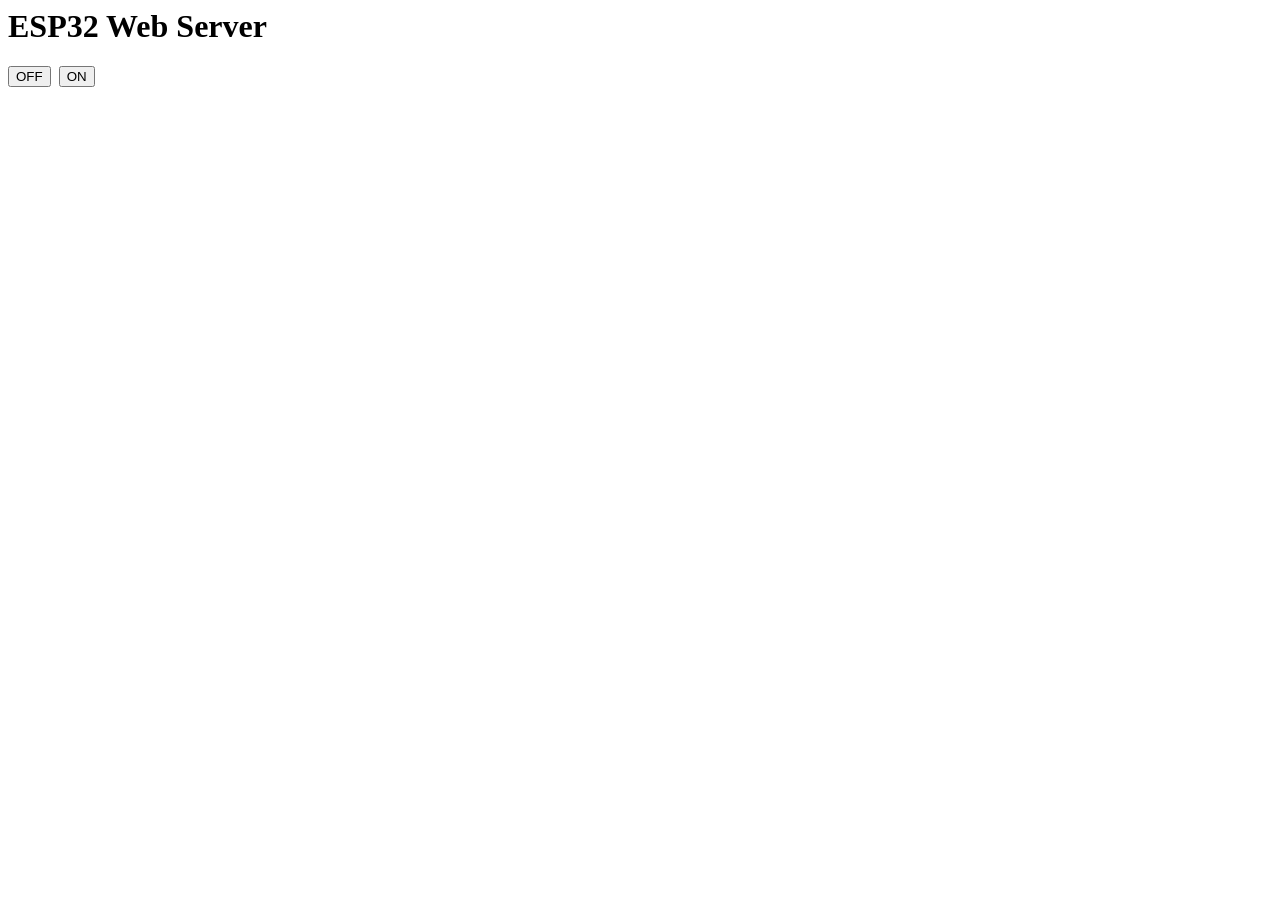
==== index.html @ 8f09ffc7 "Initial commit" ====
<html><head><meta name="viewport" content="width=device-width, initial-scale=1"></head>
  <body><h1>ESP32 Web Server</h1><a href=\"?led=on\"><button>OFF</button></a>&nbsp;
  <a href=\"?led=off\"><button>ON</button></a></body></html>
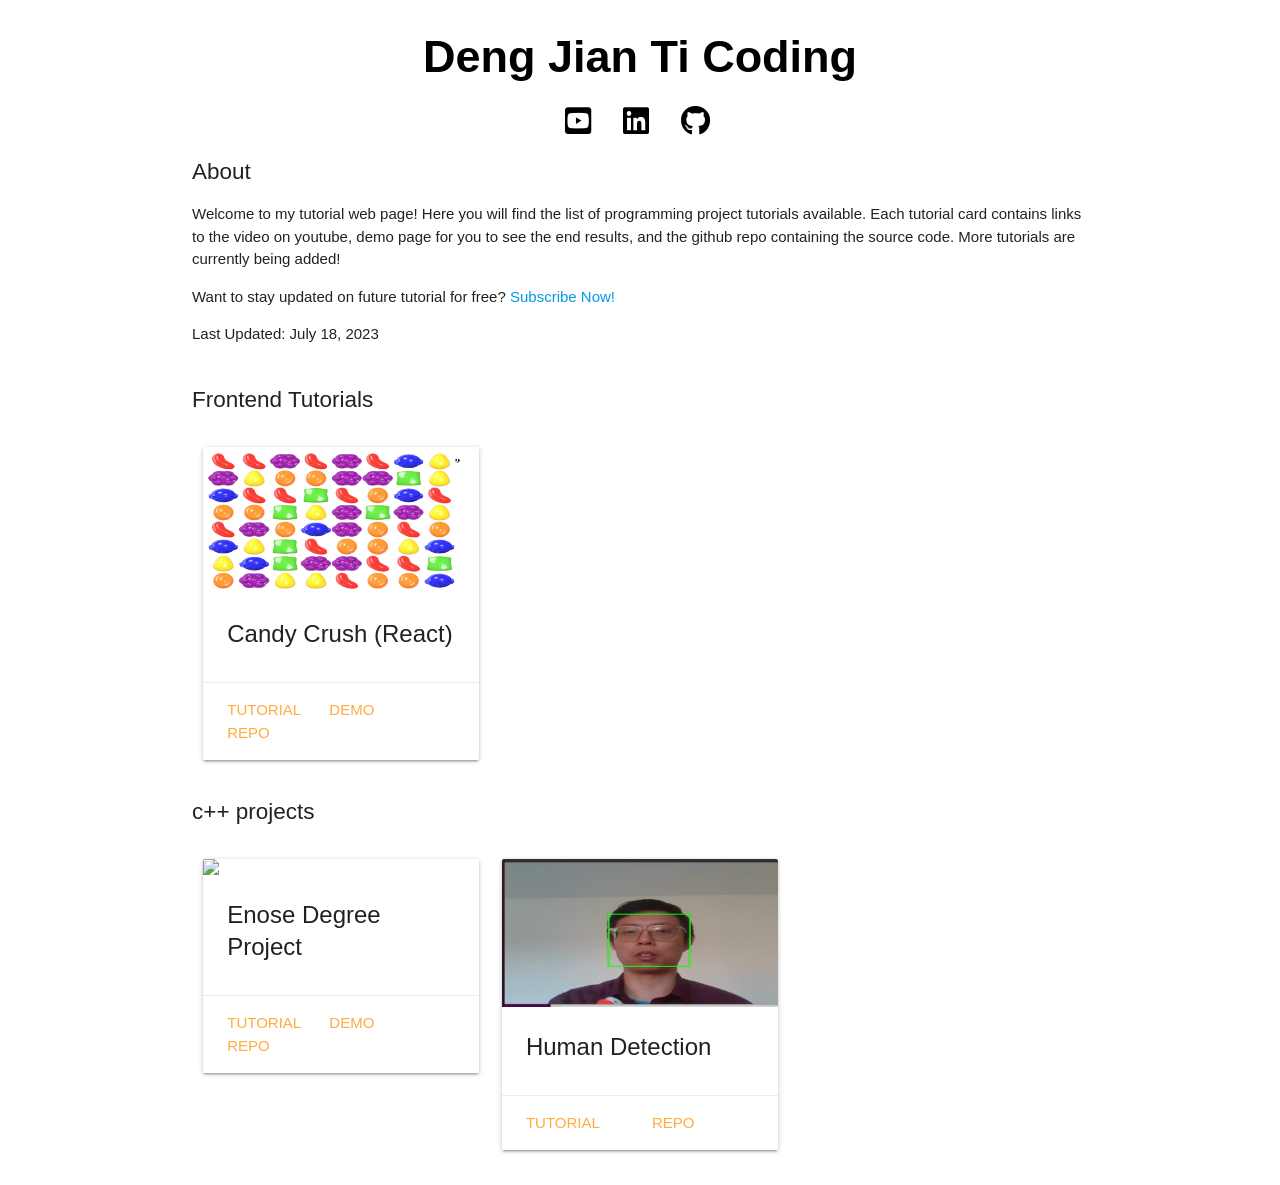
==== commit 2e78b89b: "Add files via upload" ====
--- a/index.html
+++ b/index.html
@@ -1,3 +1,181 @@
-<html><head><meta name="viewport" content="width=device-width, initial-scale=1"></head>
-  <body><h1>ESP32 Web Server</h1><a href=\"?led=on\"><button>OFF</button></a>&nbsp;
-  <a href=\"?led=off\"><button>ON</button></a></body></html>+<!DOCTYPE html>
+<html>
+
+<head>
+    <title>DengCoding</title>
+    <meta name="author" content="Deng Jian Ti" />
+    <meta name="viewport" content="width=device-width, initial-scale=1.0" />
+    <link rel="image_src" href="images/profile.PNG" />
+    <link rel="icon" href="images/profile.PNG" />
+
+    <link rel="stylesheet" href="style.css" />
+
+    <!-- Font Awesome Icons -->
+    <link rel="stylesheet" href="https://pro.fontawesome.com/releases/v5.10.0/css/all.css" integrity="sha384-AYmEC3Yw5cVb3ZcuHtOA93w35dYTsvhLPVnYs9eStHfGJvOvKxVfELGroGkvsg+p" crossorigin="anonymous" />
+
+    <!-- Compiled and minified CSS -->
+    <link rel="stylesheet" href="https://cdnjs.cloudflare.com/ajax/libs/materialize/1.0.0/css/materialize.min.css" />
+
+    <!-- Compiled and minified JavaScript -->
+    <script src="https://cdnjs.cloudflare.com/ajax/libs/materialize/1.0.0/js/materialize.min.js"></script>
+</head>
+
+<body>
+    <br />
+
+    <div class="container">
+        <div class="my-nav">
+            <div id="my-title">
+                <b><a href="/">Deng Jian Ti Coding</a></b>
+            </div>
+            <div class="my-nav-content">
+                <ul>
+                    <li>
+                        <a href="https://www.youtube.com/channel/UCuYlpPzRL8A1C0-N5THMZ_A" target="_blank"><i class="fab fa-youtube-square fa-2x"></i
+              ></a>
+                    </li>
+                    <li>
+                        <a href="www.linkedin.com/in/deng-jian-ti" target="_blank"><i class="fab fa-linkedin fa-2x"></i
+              ></a>
+                    </li>
+                    <li>
+                        <a href="https://github.com/deng0004" target="_blank" style="margin-right: 5px"><i class="fab fa-github fa-2x"></i
+              ></a>
+                    </li>
+                </ul>
+            </div>
+        </div>
+
+        <div>
+            <div class="my-header">About</div>
+            <p>
+                Welcome to my tutorial web page! Here you will find the list of programming project tutorials available. Each tutorial card contains links to the video on youtube, demo page for you to see the end results, and the github repo containing the source code.
+                More tutorials are currently being added!
+            </p>
+            <p>
+                Want to stay updated on future tutorial for free?
+                <a href="https://www.youtube.com/channel/UCuYlpPzRL8A1C0-N5THMZ_A" target="_blank">Subscribe Now!</a
+          >
+        </p>
+        <p>Last Updated: July 18, 2023</p>
+      </div>
+      <br />
+
+    
+          <div id="projects">
+        <div class="my-header" id="java-tutorials">Frontend Tutorials</div>
+        <br />
+    
+
+    <!-- Projects -->
+    <div class="row">
+        <!-- candy crush -->
+        <div class="col s12 m6 l4">
+            <div class="card">
+                <div class="card-image">
+                    <img src="images/candy_crush.png" />
+                </div>
+                <div class="card-content">
+                    <span class="card-title">Candy Crush (React)</span>
+                </div>
+                <div class="card-action">
+                    <a href="" target="_blank">Tutorial</a
+                >
+                <a
+                  href="https://deng0004.github.io/candy_crush_react/"
+                  target="_blank"
+                  >Demo</a
+                >
+                <a
+                  href="https://github.com/deng0004/candy_crush_react.git"
+                  target="_blank"
+                  >Repo</a
+                >
+              </div>
+            </div>
+          </div>
+
+          <!-- example 1
+            <div class="col s12 m6 l4">
+            <div class="card">
+              <div class="card-image">
+                <img src="images/example.png" />
+              </div>
+              <div class="card-content">
+                <span class="card-title">Example</span>
+              </div>
+              <div class="card-action">
+                <a href="" target="_blank"
+                  >Tutorial </a
+                >
+                <a href="" target="_blank"
+                  >Demo</a
+                >
+                <a href="" target="_blank"
+                  >Repo</a
+                >
+              </div>
+            </div>
+          </div> -->
+          
+          </div>
+
+              <div class="my-header" id="js-tutorials">
+          c++ projects 
+        </div>
+        <br />
+
+             <!-- Projects -->
+        <div class="row">
+                <!-- Enose -->
+          <div class="col s12 m6 l4">
+            <div class="card">
+              <div class="card-image">
+                <img src="images/e_nose.png" />
+              </div>
+              <div class="card-content">
+                <span class="card-title">Enose Degree Project</span>
+              </div>
+              <div class="card-action">
+                <a href="https://www.youtube.com/watch?v=P2bCbPN4r-U&feature=youtu.be" target="_blank"
+                  >Tutorial</a
+                >
+                <a href="https://deng0004.github.io/Final_degree_project/" target="_blank"
+                  >Demo</a
+                >
+                <a href="https://github.com/deng0004/Final_degree_project.git" target="_blank"
+                  >Repo</a
+                >
+              </div>
+            </div>
+          </div>
+
+      
+         
+             <!-- Human Detection -->
+          <div class="col s12 m6 l4">
+            <div class="card">
+              <div class="card-image">
+                <img src="images/human_detection_.png" />
+              </div>
+              <div class="card-content">
+                <span class="card-title">Human Detection</span>
+              </div>
+              <div class="card-action">
+                <a href="https://www.youtube.com/watch?v=15Ui_Mg27w4&feature=youtu.be" target="_blank"
+                  >Tutorial</a
+                >
+                <a href="" target="_blank"
+                  ></a>
+                <!--Demo Error   -->
+
+                <a href="https://github.com/deng0004/human_detection.git" target="_blank">Repo</a
+                >
+              </div>
+            </div>
+          </div>
+
+         
+</body>
+
+</html>
--- a/style.css
+++ b/style.css
@@ -0,0 +1,157 @@
+/* General */
+
+body {
+    background-color: white;
+}
+
+
+/* The emerging W3C standard
+   that is currently Firefox-only */
+
+* {
+    scrollbar-width: thin;
+    scrollbar-color: lightgray white;
+}
+
+
+/* Works on Chrome/Edge/Safari */
+
+*::-webkit-scrollbar {
+    width: 12px;
+}
+
+*::-webkit-scrollbar-thumb {
+    background-color: lightgray;
+    border-radius: 20px;
+    border: 3px solid white;
+}
+
+hr {
+    background-color: whitesmoke;
+}
+
+iframe {
+    width: max(33.3vw, 324px);
+    height: max(22.7vw, 135px);
+}
+
+img {
+    pointer-events: none;
+    user-select: none;
+    -webkit-user-select: none;
+    -webkit-touch-callout: none;
+}
+
+.shadowless {
+    box-shadow: none!important;
+}
+
+.code-tags span {
+    font-family: Consolas, monaco, monospace;
+    padding: 2px;
+    background-color: #b7e5c4;
+    background-color: whitesmoke;
+    margin-right: min(1vh, 1vw);
+}
+
+.my-highlight :hover {
+    background-color: whitesmoke;
+}
+
+
+/* Header */
+
+#my-title {
+    font-size: 3em;
+    text-align: center;
+}
+
+.my-header {
+    font-size: 1.5em;
+}
+
+
+/* Nav Bar */
+
+.my-nav a {
+    color: black;
+}
+
+.my-nav img {
+    height: min(10vh, 10vw);
+    width: min(10vh, 10vw);
+    position: relative;
+}
+
+.my-nav h2 {
+    text-align: center;
+}
+
+.my-nav-content {
+    display: flex;
+    justify-content: center;
+}
+
+.my-nav-content ul {
+    list-style-type: none;
+    margin: 0;
+    padding: 0;
+    overflow: hidden;
+}
+
+.my-nav-content li {
+    font-size: min(3h, 3vw);
+    float: left;
+}
+
+.my-nav-content li a {
+    display: block;
+    color: black;
+    text-align: center;
+    padding: 16px;
+    text-decoration: none;
+}
+
+.my-nav-content li a:hover {
+    background-color: whitesmoke;
+}
+
+
+/* Other Project Reference Link */
+
+.other-projects {
+    margin-top: 2%;
+    color: lightgray;
+}
+
+.other-projects ul {
+    list-style-type: none;
+    margin: 0;
+    padding: 0;
+    overflow: hidden;
+}
+
+.other-projects li {
+    font-size: min(3.5vh, 3.5vw);
+    float: left;
+}
+
+.other-projects li a {
+    display: block;
+    color: lightgray;
+    padding: 16px;
+    text-decoration: none;
+}
+
+.other-projects li a:hover {
+    color: gray;
+}
+
+
+/* Copy Right Logo */
+
+.my-copyright {
+    text-align: center;
+    font-size: 1em;
+    color: black;
+}
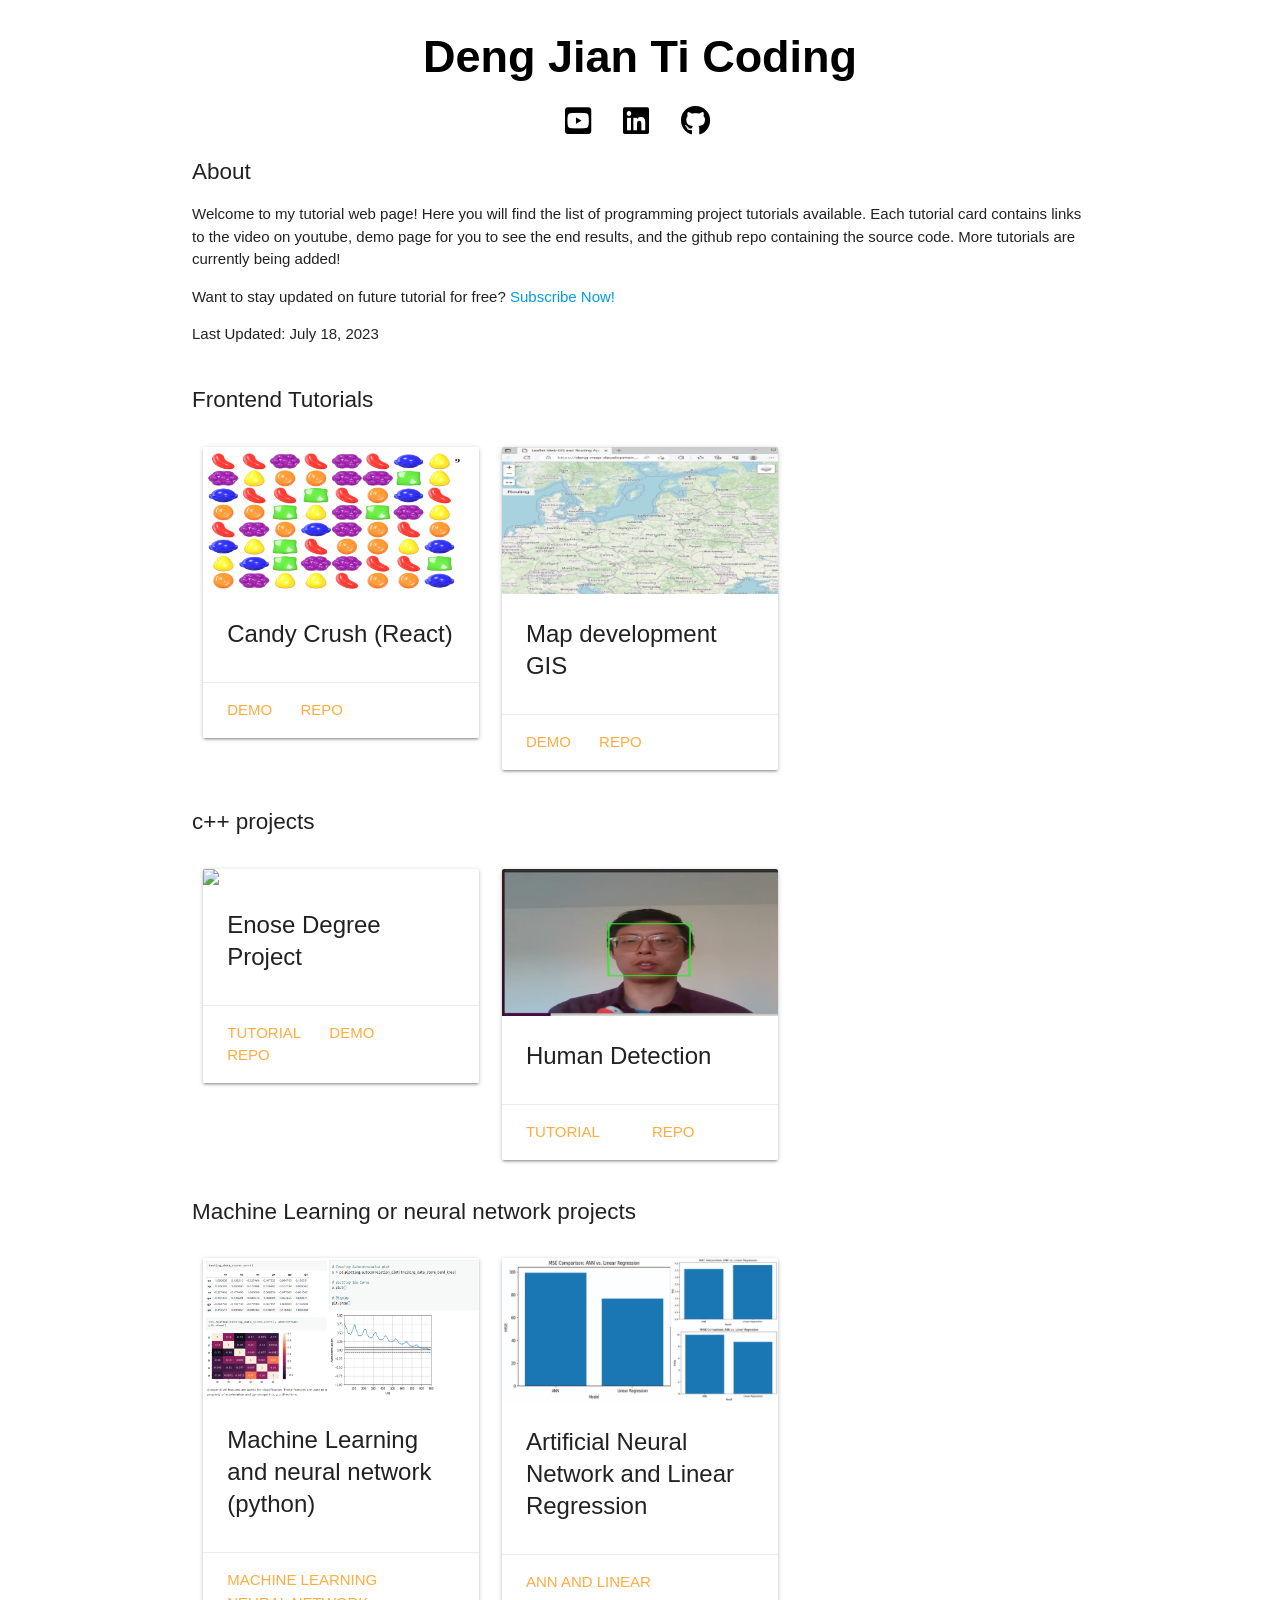
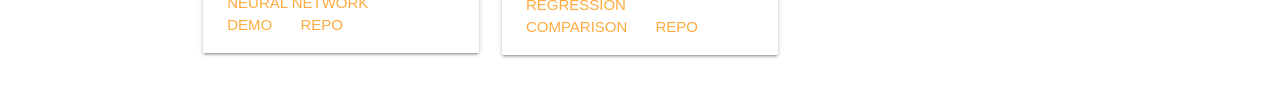
==== commit 2456abab: "Add files via upload" ====
--- a/index.html
+++ b/index.html
@@ -35,8 +35,9 @@
               ></a>
                     </li>
                     <li>
-                        <a href="www.linkedin.com/in/deng-jian-ti" target="_blank"><i class="fab fa-linkedin fa-2x"></i
+                        <a href="https://www.linkedin.com/in/deng-jian-ti" target="_blank"><i class="fab fa-linkedin fa-2x"></i
               ></a>
+
                     </li>
                     <li>
                         <a href="https://github.com/deng0004" target="_blank" style="margin-right: 5px"><i class="fab fa-github fa-2x"></i
@@ -79,8 +80,7 @@
                     <span class="card-title">Candy Crush (React)</span>
                 </div>
                 <div class="card-action">
-                    <a href="" target="_blank">Tutorial</a
-                >
+                    
                 <a
                   href="https://deng0004.github.io/candy_crush_react/"
                   target="_blank"
@@ -88,6 +88,29 @@
                 >
                 <a
                   href="https://github.com/deng0004/candy_crush_react.git"
+                  target="_blank"
+                  >Repo</a
+                >
+              </div>
+            </div>
+          </div>
+
+            <div class="col s12 m6 l4">
+            <div class="card">
+                <div class="card-image">
+                    <img src="images/map_development.jpg" />
+                </div>
+                <div class="card-content">
+                    <span class="card-title">Map development GIS</span>
+                </div>
+                <div class="card-action">
+                <a
+                  href="https://deng0004.github.io/map-development/"
+                  target="_blank"
+                  >Demo</a
+                >
+                <a
+                  href="https://github.com/deng0004/map-development"
                   target="_blank"
                   >Repo</a
                 >
@@ -156,7 +179,7 @@
           <div class="col s12 m6 l4">
             <div class="card">
               <div class="card-image">
-                <img src="images/human_detection_.png" />
+                <img src="images/human_detection.png" />
               </div>
               <div class="card-content">
                 <span class="card-title">Human Detection</span>
@@ -175,6 +198,60 @@
             </div>
           </div>
 
+
+      </div>
+      <div class="my-header" id="js-tutorials">
+          Machine Learning or neural network projects 
+        </div>
+        <br />
+
+              <!-- Projects -->
+        <div class="row">
+
+           <!-- Movement of jump, run, bend knee walk -->
+          <div class="col s12 m6 l4">
+            <div class="card">
+              <div class="card-image">
+                <img src="images/ml.png" />
+              </div>
+              <div class="card-content">
+                <span class="card-title">Machine Learning and neural network (python)</span>
+              </div>
+              <div class="card-action">
+                <a href="https://deng0004.github.io/Machine_learning_project/sklearn_ml.html" target="_blank"
+                  >Machine Learning</a
+                >
+                <a href="https://deng0004.github.io/Machine_learning_project/tensorflow.html" target="_blank"
+                  >Neural Network</a
+                >
+                <a href="https://deng0004.github.io/Machine_learning_project/" target="_blank"
+                  >Demo</a>
+                <!--Demo Error   -->
+
+                <a href="https://github.com/deng0004/Machine_learning_project.git" target="_blank">Repo</a
+                >
+              </div>
+            </div>
+          </div>
+
+            <!-- ANN and Linear regression -->
+          <div class="col s12 m6 l4">
+            <div class="card">
+              <div class="card-image">
+                <img src="images/ann_linear_regression.jpg" />
+              </div>
+              <div class="card-content">
+                <span class="card-title">Artificial Neural Network and Linear Regression</span>
+              </div>
+              <div class="card-action">
+                <a href="https://deng0004.github.io/Artificial_neural_network_linear_regression/ANN_6_AUGUST_2023.html" target="_blank"
+                  >ANN and Linear Regression comparison</a
+                >
+                <a href="https://github.com/deng0004/Machine_learning_project.git" target="_blank">Repo</a
+                >
+              </div>
+            </div>
+          </div>
          
 </body>
 
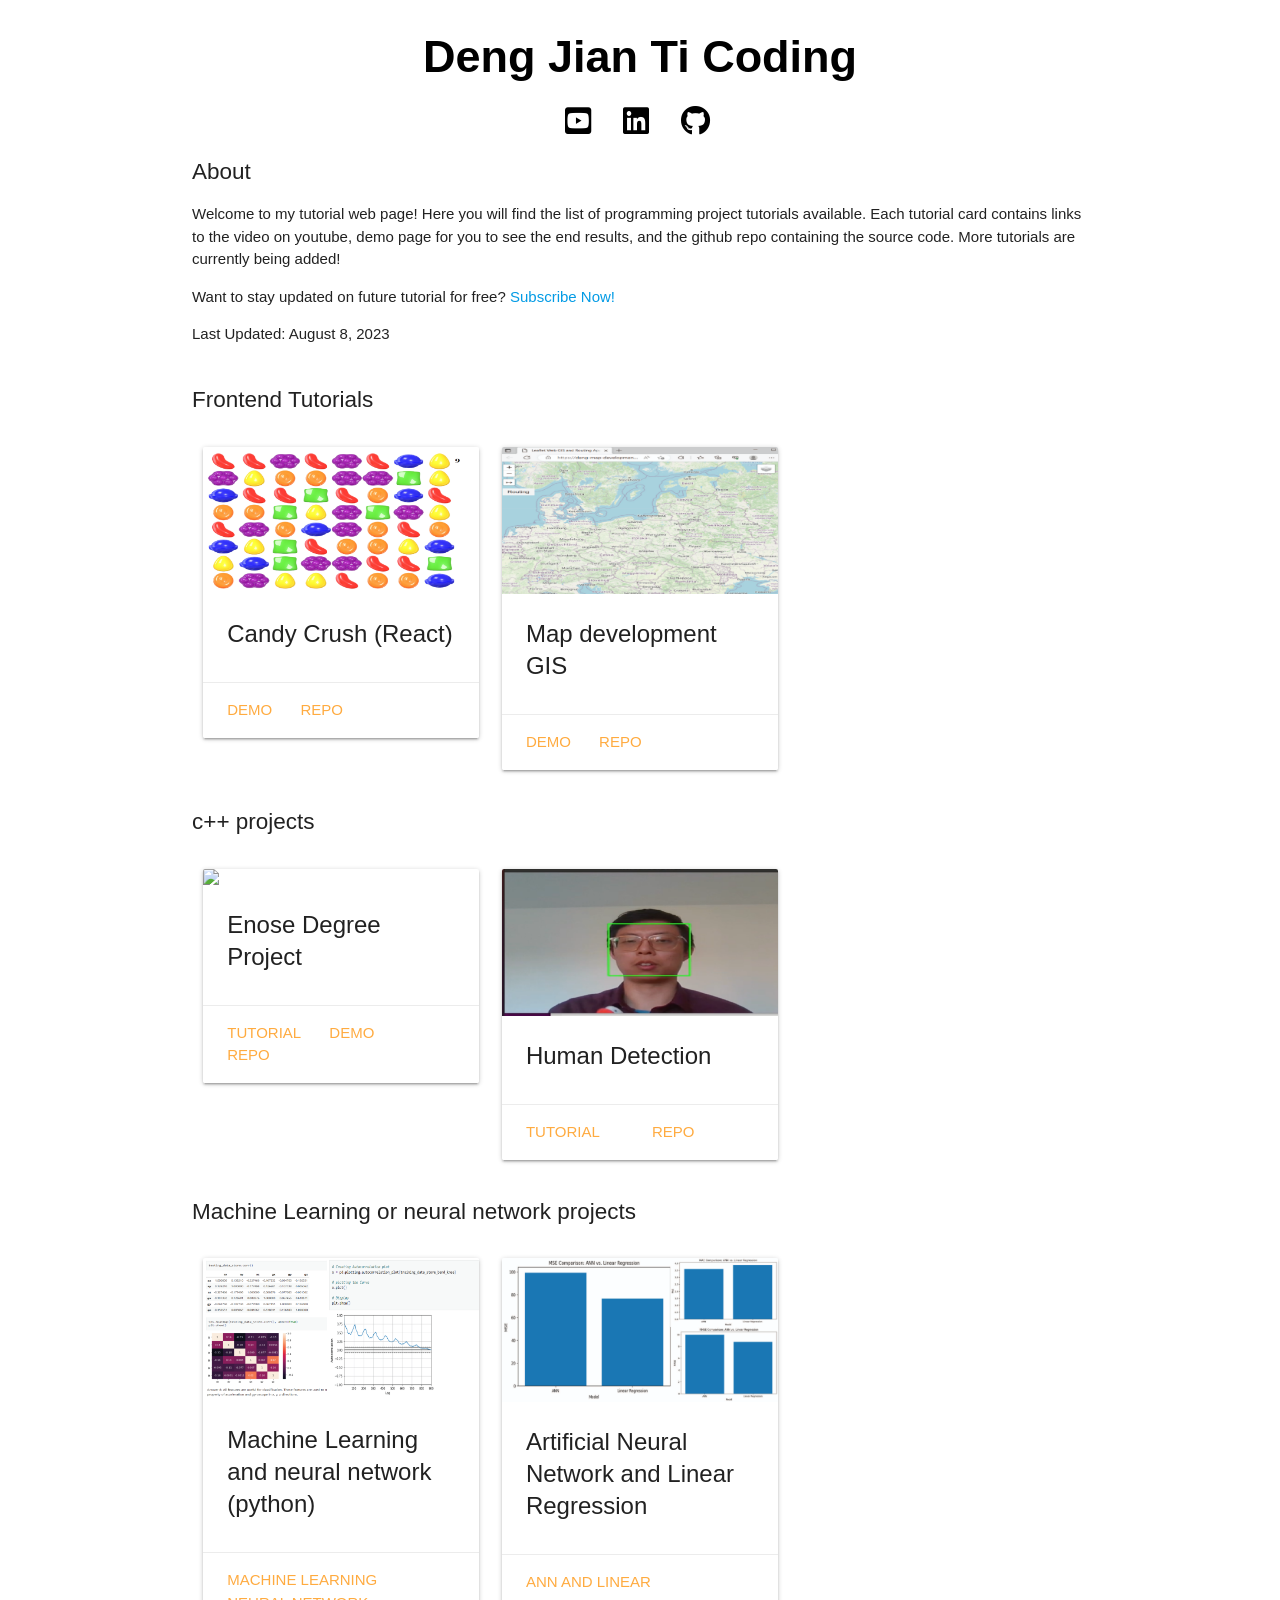
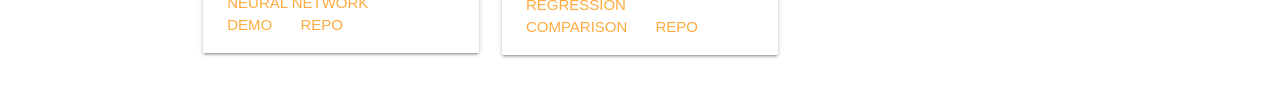
==== commit 5b1a4dd2: "Add files via upload" ====
--- a/index.html
+++ b/index.html
@@ -58,7 +58,7 @@
                 <a href="https://www.youtube.com/channel/UCuYlpPzRL8A1C0-N5THMZ_A" target="_blank">Subscribe Now!</a
           >
         </p>
-        <p>Last Updated: July 18, 2023</p>
+        <p>Last Updated: August 8, 2023</p>
       </div>
       <br />
 
